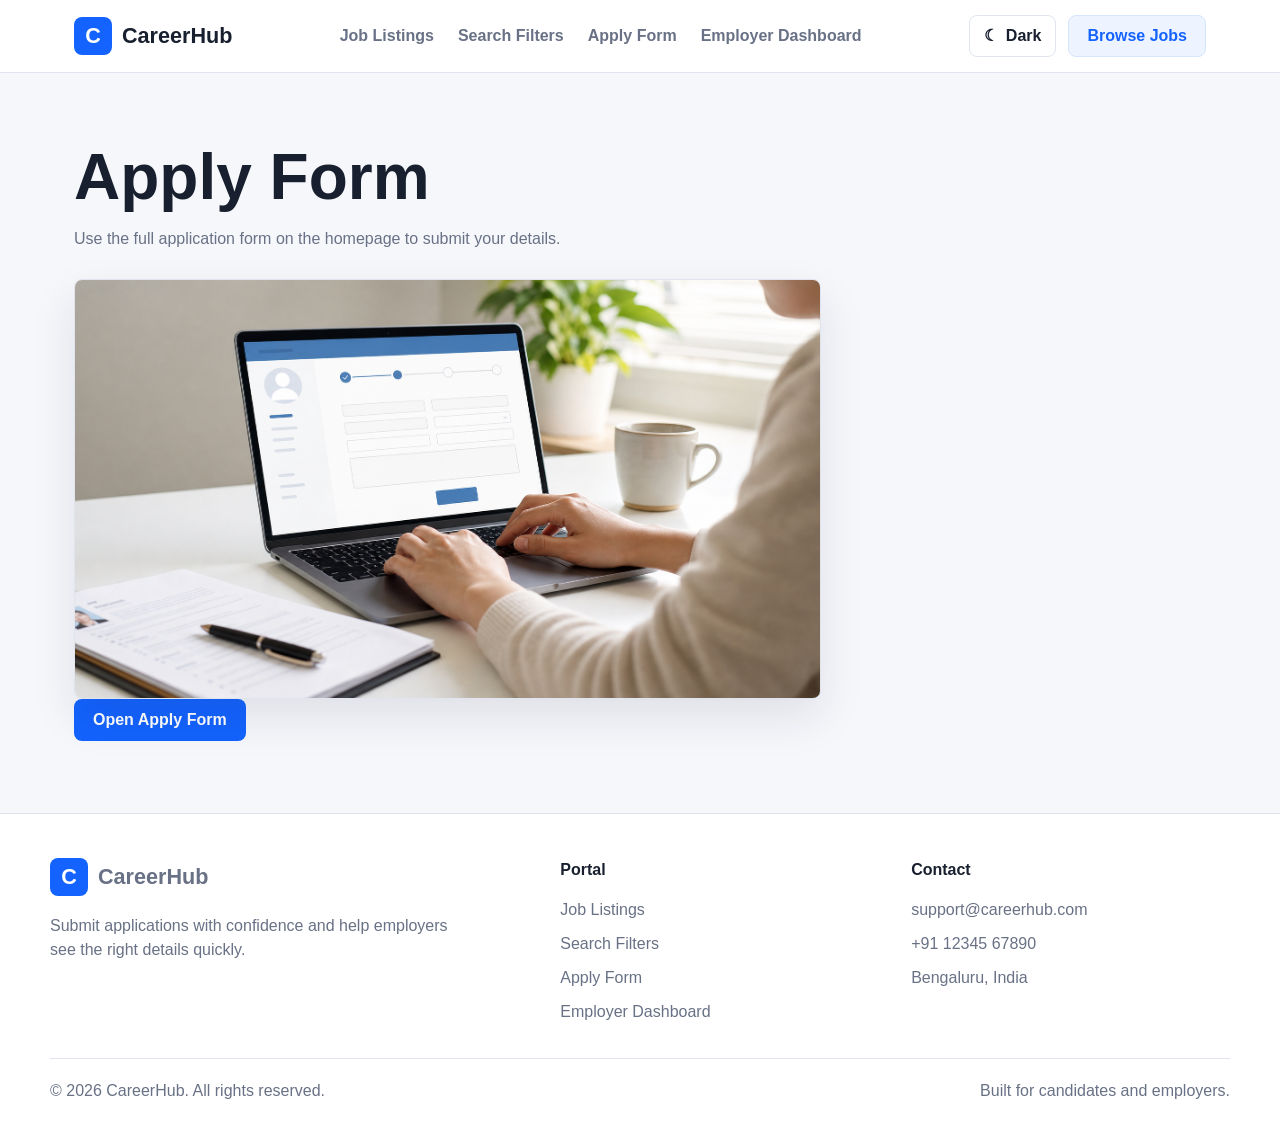
==== apply.html @ 1b52c340 "Add all project files" ====
<!DOCTYPE html>
<html lang="en">
<head>
  <meta charset="UTF-8">
  <meta name="viewport" content="width=device-width, initial-scale=1.0">
  <title>Apply | CareerHub</title>
  <link rel="stylesheet" href="css/style.css">
</head>
<body>
  <header class="site-header">
    <nav class="navbar" aria-label="Main navigation">
      <a class="brand" href="index.html"><span class="brand-mark">C</span>CareerHub</a>
      <button class="menu-button" type="button" aria-label="Toggle navigation" aria-expanded="false">
        <span></span>
        <span></span>
        <span></span>
      </button>
      <div class="nav-links">
        <a href="index.html#jobs">Job Listings</a>
        <a href="index.html#filters">Search Filters</a>
        <a href="index.html#apply">Apply Form</a>
        <a href="index.html#dashboard">Employer Dashboard</a>
      </div>
      <div class="nav-actions">
        <button class="theme-toggle" type="button" aria-label="Switch to dark mode" aria-pressed="false">
          <span class="theme-toggle-icon" aria-hidden="true">☾</span>
          <span class="theme-toggle-text">Dark</span>
        </button>
        <a class="button secondary" href="jobs.html">Browse Jobs</a>
      </div>
    </nav>
  </header>
  <main class="section-inner">
    <h1>Apply Form</h1>
    <p class="section-lead">Use the full application form on the homepage to submit your details.</p>
    <figure class="section-image wide">
      <img src="images/apply-form.png" alt="Candidate filling an online job application form on a laptop">
    </figure>
    <a class="button primary" href="index.html#apply">Open Apply Form</a>
  </main>
  <footer class="footer">
    <div class="footer-inner">
      <div class="footer-brand">
        <a class="brand" href="index.html"><span class="brand-mark">C</span>CareerHub</a>
        <p>Submit applications with confidence and help employers see the right details quickly.</p>
      </div>
      <div class="footer-column">
        <h3>Portal</h3>
        <a href="index.html#jobs">Job Listings</a>
        <a href="index.html#filters">Search Filters</a>
        <a href="index.html#apply">Apply Form</a>
        <a href="index.html#dashboard">Employer Dashboard</a>
      </div>
      <div class="footer-column">
        <h3>Contact</h3>
        <a href="mailto:support@careerhub.com">support@careerhub.com</a>
        <a href="tel:+911234567890">+91 12345 67890</a>
        <span>Bengaluru, India</span>
      </div>
    </div>
    <div class="footer-bottom">
      <p>© 2026 CareerHub. All rights reserved.</p>
      <p>Built for candidates and employers.</p>
    </div>
  </footer>
  <script src="js/main.js"></script>
</body>
</html>
---- css/style.css ----
:root {
  color-scheme: light;
  --bg: #f6f7fb;
  --surface: #ffffff;
  --surface-soft: #f8fafc;
  --ink: #18202f;
  --muted: #687185;
  --line: #dfe4ee;
  --primary: #1463ff;
  --primary-dark: #0d47b8;
  --primary-soft: #edf4ff;
  --primary-soft-line: #d5e4ff;
  --accent: #16a085;
  --tag-ink: #0d695a;
  --tag-bg: #def8f1;
  --warning: #f4a62a;
  --header-bg: rgba(255, 255, 255, 0.96);
  --glass-bg: rgba(255, 255, 255, 0.92);
  --shadow: 0 18px 45px rgba(24, 32, 47, 0.1);
}

[data-theme="dark"] {
  color-scheme: dark;
  --bg: #10141d;
  --surface: #171d29;
  --surface-soft: #202838;
  --ink: #eef3ff;
  --muted: #aab4c5;
  --line: #303a4d;
  --primary: #6ea1ff;
  --primary-dark: #4f86ee;
  --primary-soft: #1d3155;
  --primary-soft-line: #35517f;
  --accent: #4ed6bc;
  --tag-ink: #a7f3e2;
  --tag-bg: #143d36;
  --warning: #ffc15a;
  --header-bg: rgba(23, 29, 41, 0.96);
  --glass-bg: rgba(23, 29, 41, 0.92);
  --shadow: 0 18px 45px rgba(0, 0, 0, 0.3);
}

* {
  box-sizing: border-box;
}

body {
  margin: 0;
  font-family: Arial, Helvetica, sans-serif;
  color: var(--ink);
  background: var(--bg);
  line-height: 1.5;
}

a {
  color: inherit;
  text-decoration: none;
}

.site-header {
  position: sticky;
  top: 0;
  z-index: 10;
  background: var(--header-bg);
  border-bottom: 1px solid var(--line);
  backdrop-filter: blur(12px);
}

.navbar {
  display: flex;
  align-items: center;
  justify-content: space-between;
  max-width: 1180px;
  min-height: 72px;
  margin: 0 auto;
  padding: 0 24px;
}

.brand {
  display: inline-flex;
  align-items: center;
  gap: 10px;
  font-size: 1.35rem;
  font-weight: 800;
}

.brand-mark {
  display: grid;
  width: 38px;
  height: 38px;
  place-items: center;
  color: #fff;
  background: var(--primary);
  border-radius: 8px;
}

.nav-links {
  display: flex;
  align-items: center;
  gap: 24px;
  color: var(--muted);
  font-weight: 700;
}

.nav-links a:hover {
  color: var(--primary);
}

.nav-actions {
  display: flex;
  align-items: center;
  gap: 12px;
}

.menu-button {
  display: none;
  width: 42px;
  height: 42px;
  align-items: center;
  justify-content: center;
  gap: 5px;
  flex-direction: column;
  border: 1px solid var(--line);
  background: var(--surface);
  border-radius: 8px;
  cursor: pointer;
}

.menu-button span {
  display: block;
  width: 20px;
  height: 2px;
  background: var(--ink);
  border-radius: 999px;
  transition: transform 0.2s ease, opacity 0.2s ease;
}

.navbar.open .menu-button span:nth-child(1) {
  transform: translateY(7px) rotate(45deg);
}

.navbar.open .menu-button span:nth-child(2) {
  opacity: 0;
}

.navbar.open .menu-button span:nth-child(3) {
  transform: translateY(-7px) rotate(-45deg);
}

.button {
  display: inline-flex;
  min-height: 42px;
  align-items: center;
  justify-content: center;
  padding: 0 18px;
  border: 1px solid transparent;
  border-radius: 8px;
  font-weight: 800;
  cursor: pointer;
}

.button.primary {
  color: #fff;
  background: var(--primary);
}

.button.primary:hover {
  background: var(--primary-dark);
}

.button.secondary {
  color: var(--primary);
  background: var(--primary-soft);
  border-color: var(--primary-soft-line);
}

.theme-toggle {
  display: inline-flex;
  min-height: 42px;
  align-items: center;
  justify-content: center;
  gap: 8px;
  padding: 0 14px;
  color: var(--ink);
  background: var(--surface);
  border: 1px solid var(--line);
  border-radius: 8px;
  font: inherit;
  font-weight: 800;
  cursor: pointer;
}

.theme-toggle:hover {
  border-color: var(--primary);
  color: var(--primary);
}

.theme-toggle-icon {
  font-size: 1rem;
  line-height: 1;
}

.hero {
  background:
    linear-gradient(115deg, rgba(20, 99, 255, 0.12), rgba(22, 160, 133, 0.1)),
    var(--surface);
}

.hero-inner,
.section-inner {
  max-width: 1180px;
  margin: 0 auto;
  padding: 72px 24px;
}

.hero-inner {
  display: grid;
  grid-template-columns: minmax(0, 1.08fr) minmax(320px, 0.92fr);
  gap: 42px;
  align-items: center;
}

.eyebrow {
  margin: 0 0 12px;
  color: var(--accent);
  font-weight: 800;
  text-transform: uppercase;
  letter-spacing: 0.08em;
}

h1,
h2,
h3,
p {
  margin-top: 0;
}

h1 {
  max-width: 720px;
  margin-bottom: 18px;
  font-size: clamp(2.4rem, 5vw, 4.9rem);
  line-height: 1;
}

h2 {
  margin-bottom: 12px;
  font-size: clamp(1.8rem, 3vw, 2.6rem);
  line-height: 1.1;
}

h3 {
  margin-bottom: 8px;
  font-size: 1.2rem;
}

.hero-copy {
  max-width: 660px;
  margin-bottom: 28px;
  color: var(--muted);
  font-size: 1.1rem;
}

.search-panel {
  display: grid;
  grid-template-columns: minmax(180px, 1fr) minmax(160px, 0.8fr) auto;
  gap: 12px;
  max-width: 760px;
  padding: 12px;
  background: var(--surface);
  border: 1px solid var(--line);
  border-radius: 8px;
  box-shadow: var(--shadow);
}

.field {
  display: flex;
  flex-direction: column;
  gap: 6px;
}

.field label {
  color: var(--muted);
  font-size: 0.78rem;
  font-weight: 800;
  text-transform: uppercase;
}

.field input,
.field select,
.field textarea {
  width: 100%;
  min-height: 44px;
  padding: 0 12px;
  border: 1px solid var(--line);
  border-radius: 8px;
  color: var(--ink);
  font: inherit;
  background: var(--surface);
}

.field textarea {
  min-height: 120px;
  padding-top: 12px;
  resize: vertical;
}

.hero-visual,
.section-image,
.dashboard-image,
.hero-card {
  padding: 28px;
  background: var(--surface);
  border: 1px solid var(--line);
  border-radius: 8px;
  box-shadow: var(--shadow);
}

.hero-visual,
.section-image,
.dashboard-image {
  position: relative;
  overflow: hidden;
  margin: 0;
  padding: 0;
}

.hero-visual img,
.section-image img,
.dashboard-image img {
  display: block;
  width: 100%;
  height: 100%;
  object-fit: cover;
}

.hero-visual {
  min-height: 520px;
}

.hero-visual figcaption {
  position: absolute;
  right: 24px;
  bottom: 24px;
  max-width: 220px;
  padding: 18px;
  color: var(--ink);
  background: var(--glass-bg);
  border: 1px solid rgba(223, 228, 238, 0.9);
  border-radius: 8px;
  box-shadow: 0 12px 30px rgba(24, 32, 47, 0.14);
}

.hero-visual figcaption strong {
  display: block;
  font-size: 2.4rem;
  line-height: 1;
}

.hero-card ul {
  display: grid;
  gap: 16px;
  margin: 22px 0 0;
  padding: 0;
  list-style: none;
}

.hero-card li {
  display: flex;
  justify-content: space-between;
  gap: 16px;
  padding-bottom: 16px;
  border-bottom: 1px solid var(--line);
}

.hero-card li:last-child {
  padding-bottom: 0;
  border-bottom: 0;
}

.tag {
  display: inline-flex;
  align-items: center;
  min-height: 28px;
  padding: 0 10px;
  border-radius: 999px;
  color: var(--tag-ink);
  background: var(--tag-bg);
  font-size: 0.82rem;
  font-weight: 800;
  white-space: nowrap;
}

.section-lead {
  max-width: 660px;
  color: var(--muted);
}

.feature-grid {
  display: grid;
  grid-template-columns: repeat(4, minmax(0, 1fr));
  gap: 18px;
  margin-top: 32px;
}

.feature-card,
.job-card,
.dashboard-panel,
.form-panel {
  background: var(--surface);
  border: 1px solid var(--line);
  border-radius: 8px;
}

.feature-card {
  padding: 24px;
}

.feature-icon {
  display: grid;
  width: 42px;
  height: 42px;
  margin-bottom: 18px;
  place-items: center;
  color: #fff;
  background: var(--ink);
  border-radius: 8px;
  font-weight: 900;
}

.jobs-layout,
.apply-layout {
  display: grid;
  grid-template-columns: 280px minmax(0, 1fr);
  gap: 24px;
  margin-top: 32px;
}

.section-image {
  aspect-ratio: 16 / 9;
}

.section-image.wide {
  max-height: 420px;
  margin-top: 28px;
}

.side-stack {
  display: grid;
  gap: 18px;
}

.filters,
.dashboard-panel,
.form-panel {
  padding: 22px;
}

.filters {
  align-self: start;
  background: var(--surface);
  border: 1px solid var(--line);
  border-radius: 8px;
}

.filters form {
  display: grid;
  gap: 16px;
}

.job-list {
  display: grid;
  gap: 16px;
}

.job-card {
  display: grid;
  grid-template-columns: minmax(0, 1fr) auto;
  gap: 18px;
  padding: 22px;
}

.job-card p {
  margin-bottom: 14px;
  color: var(--muted);
}

.job-meta {
  display: flex;
  flex-wrap: wrap;
  gap: 10px;
  color: var(--muted);
  font-size: 0.92rem;
}

.dashboard-grid {
  display: grid;
  grid-template-columns: repeat(3, minmax(0, 1fr));
  gap: 18px;
  margin-top: 0;
}

.dashboard-panel {
  display: grid;
  gap: 24px;
}

.dashboard-image {
  aspect-ratio: 21 / 9;
}

.metric {
  padding: 20px;
  border: 1px solid var(--line);
  border-radius: 8px;
}

.metric strong {
  display: block;
  margin-bottom: 4px;
  font-size: 2rem;
}

.status-list {
  display: grid;
  gap: 14px;
  margin: 24px 0 0;
  padding: 0;
  list-style: none;
}

.status-list li {
  display: flex;
  justify-content: space-between;
  gap: 12px;
  padding: 14px;
  background: var(--surface-soft);
  border: 1px solid var(--line);
  border-radius: 8px;
}

.apply-layout {
  align-items: start;
}

.form-panel form {
  display: grid;
  gap: 16px;
}

.footer {
  padding: 44px 24px 28px;
  color: var(--muted);
  border-top: 1px solid var(--line);
  background: var(--surface);
}

.footer-inner {
  display: grid;
  grid-template-columns: minmax(220px, 1.5fr) repeat(2, minmax(160px, 1fr));
  gap: 32px;
  max-width: 1180px;
  margin: 0 auto;
}

.footer-brand p {
  max-width: 420px;
  margin: 18px 0 0;
}

.footer-column {
  display: grid;
  align-content: start;
  gap: 10px;
}

.footer-column h3 {
  margin-bottom: 6px;
  color: var(--ink);
  font-size: 1rem;
}

.footer-column a:hover {
  color: var(--primary);
}

.footer-bottom {
  display: flex;
  justify-content: space-between;
  gap: 18px;
  max-width: 1180px;
  margin: 34px auto 0;
  padding-top: 20px;
  border-top: 1px solid var(--line);
}

.footer-bottom p {
  margin: 0;
}

@media (max-width: 900px) {
  .menu-button {
    display: inline-flex;
  }

  .nav-links,
  .nav-actions {
    display: none;
  }

  .navbar.open {
    flex-wrap: wrap;
    padding-bottom: 16px;
  }

  .navbar.open .nav-links,
  .navbar.open .nav-actions {
    display: flex;
    width: 100%;
    flex-direction: column;
    align-items: stretch;
    gap: 12px;
    margin-top: 14px;
  }

  .navbar.open .nav-links {
    padding-top: 12px;
    border-top: 1px solid var(--line);
  }

  .navbar.open .nav-links a {
    padding: 10px 0;
  }

  .navbar.open .theme-toggle {
    width: 100%;
  }

  .hero-inner,
  .jobs-layout,
  .apply-layout {
    grid-template-columns: 1fr;
  }

  .hero-visual {
    min-height: 380px;
  }

  .feature-grid,
  .dashboard-grid,
  .footer-inner {
    grid-template-columns: repeat(2, minmax(0, 1fr));
  }

  .footer-brand {
    grid-column: 1 / -1;
  }
}

@media (max-width: 640px) {
  .hero-inner,
  .section-inner {
    padding: 48px 18px;
  }

  .search-panel,
  .feature-grid,
  .dashboard-grid,
  .job-card {
    grid-template-columns: 1fr;
  }

  .hero-visual {
    min-height: 300px;
  }

  .hero-visual figcaption {
    right: 14px;
    bottom: 14px;
    max-width: 180px;
  }

  .dashboard-image {
    aspect-ratio: 4 / 3;
  }

  .button {
    width: 100%;
  }

  .footer {
    padding: 38px 18px 24px;
  }

  .footer-inner,
  .footer-bottom {
    grid-template-columns: 1fr;
  }

  .footer-inner {
    display: grid;
    gap: 26px;
  }

  .footer-bottom {
    display: grid;
  }
}
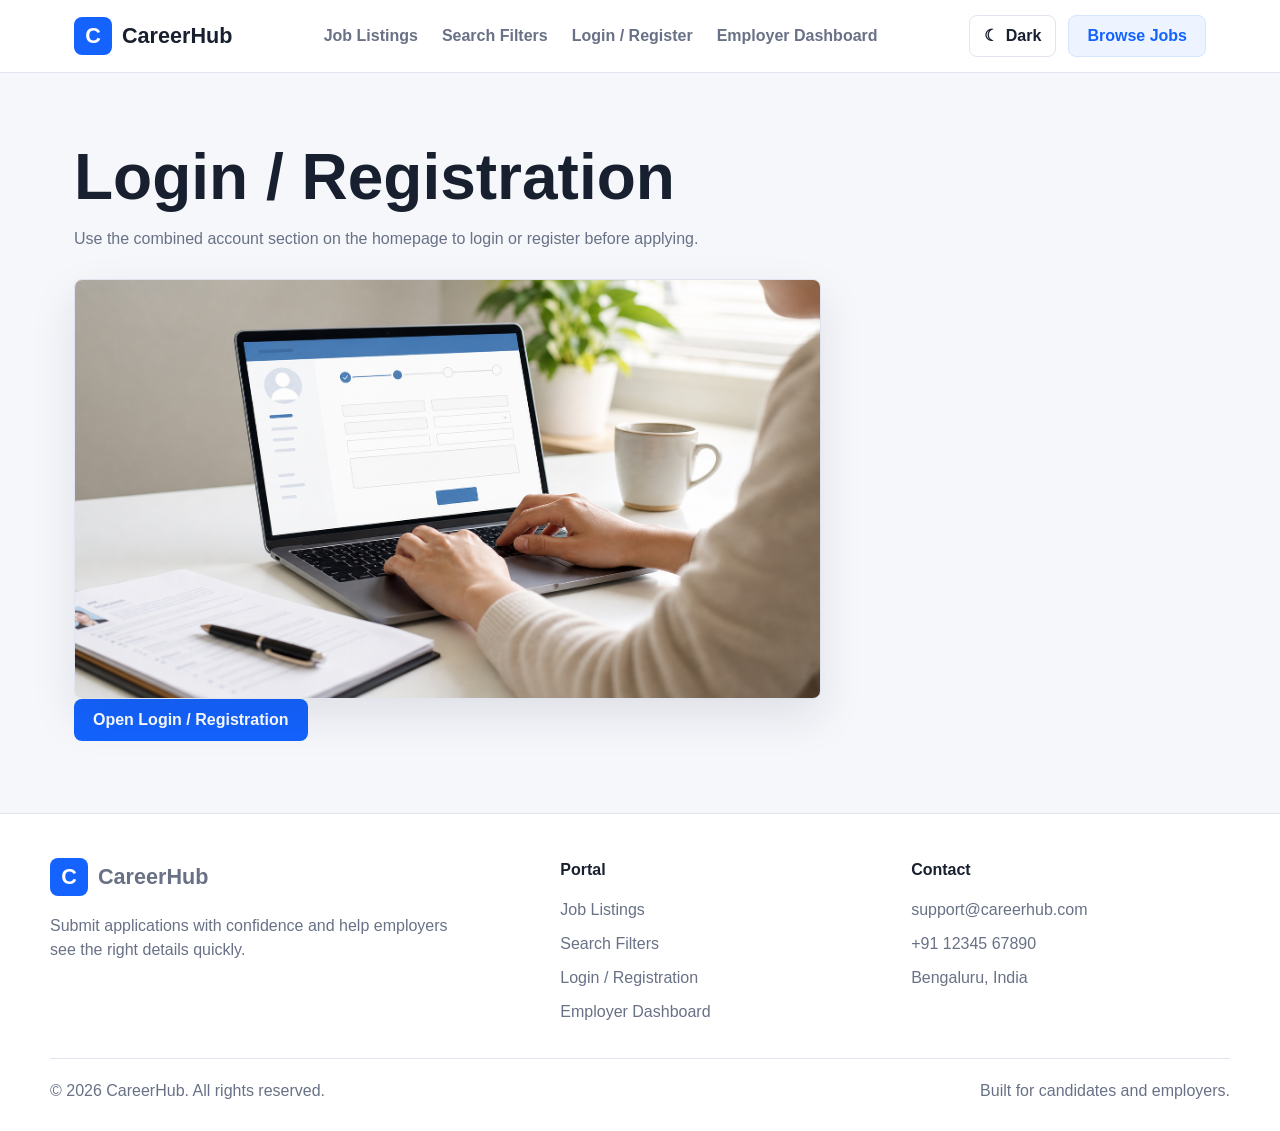
==== commit 69e54dc7: "Update account access flow" ====
--- a/apply.html
+++ b/apply.html
@@ -18,7 +18,7 @@
       <div class="nav-links">
         <a href="index.html#jobs">Job Listings</a>
         <a href="index.html#filters">Search Filters</a>
-        <a href="index.html#apply">Apply Form</a>
+        <a href="index.html#account">Login / Register</a>
         <a href="index.html#dashboard">Employer Dashboard</a>
       </div>
       <div class="nav-actions">
@@ -31,12 +31,12 @@
     </nav>
   </header>
   <main class="section-inner">
-    <h1>Apply Form</h1>
-    <p class="section-lead">Use the full application form on the homepage to submit your details.</p>
+    <h1>Login / Registration</h1>
+    <p class="section-lead">Use the combined account section on the homepage to login or register before applying.</p>
     <figure class="section-image wide">
       <img src="images/apply-form.png" alt="Candidate filling an online job application form on a laptop">
     </figure>
-    <a class="button primary" href="index.html#apply">Open Apply Form</a>
+    <a class="button primary" href="index.html#account">Open Login / Registration</a>
   </main>
   <footer class="footer">
     <div class="footer-inner">
@@ -48,7 +48,7 @@
         <h3>Portal</h3>
         <a href="index.html#jobs">Job Listings</a>
         <a href="index.html#filters">Search Filters</a>
-        <a href="index.html#apply">Apply Form</a>
+        <a href="index.html#account">Login / Registration</a>
         <a href="index.html#dashboard">Employer Dashboard</a>
       </div>
       <div class="footer-column">
--- a/css/style.css
+++ b/css/style.css
@@ -428,11 +428,25 @@
 }
 
 .jobs-layout,
-.apply-layout {
+.apply-layout,
+.account-layout {
   display: grid;
   grid-template-columns: 280px minmax(0, 1fr);
   gap: 24px;
   margin-top: 32px;
+}
+
+.account-layout {
+  grid-template-columns: repeat(2, minmax(0, 1fr));
+  align-items: start;
+}
+
+.account-panel {
+  box-shadow: var(--shadow);
+}
+
+.account-panel h3 {
+  margin-bottom: 18px;
 }
 
 .section-image {
@@ -484,6 +498,26 @@
   color: var(--muted);
 }
 
+.standalone-job-list {
+  margin-top: 28px;
+}
+
+.standalone-search {
+  max-width: none;
+  grid-template-columns: minmax(180px, 1fr) minmax(160px, 0.8fr) minmax(150px, 0.7fr) auto;
+  margin-top: 28px;
+}
+
+.no-results {
+  margin: 0;
+  padding: 22px;
+  color: var(--muted);
+  text-align: center;
+  background: var(--surface);
+  border: 1px dashed var(--line);
+  border-radius: 8px;
+}
+
 .job-meta {
   display: flex;
   flex-wrap: wrap;
@@ -545,6 +579,262 @@
 .form-panel form {
   display: grid;
   gap: 16px;
+}
+
+.job-detail-hero {
+  background:
+    linear-gradient(115deg, rgba(20, 99, 255, 0.14), rgba(22, 160, 133, 0.11)),
+    var(--surface);
+  border-bottom: 1px solid var(--line);
+}
+
+.job-detail-hero-inner {
+  display: grid;
+  grid-template-columns: minmax(0, 1fr) 340px;
+  gap: 32px;
+  align-items: end;
+  max-width: 1180px;
+  margin: 0 auto;
+  padding: 64px 24px;
+}
+
+.job-detail-intro h1 {
+  margin-bottom: 14px;
+}
+
+.back-link {
+  display: inline-flex;
+  margin-bottom: 28px;
+  color: var(--primary);
+  font-weight: 800;
+}
+
+.company-row {
+  display: flex;
+  align-items: center;
+  gap: 18px;
+}
+
+.company-logo {
+  display: grid;
+  width: 72px;
+  height: 72px;
+  flex: 0 0 auto;
+  place-items: center;
+  color: #fff;
+  background: linear-gradient(135deg, var(--primary), var(--accent));
+  border-radius: 8px;
+  font-size: 2rem;
+  font-weight: 900;
+  box-shadow: var(--shadow);
+}
+
+.job-detail-tags,
+.skill-cloud {
+  display: flex;
+  flex-wrap: wrap;
+  gap: 10px;
+}
+
+.apply-summary,
+.detail-content,
+.sidebar-card {
+  background: var(--surface);
+  border: 1px solid var(--line);
+  border-radius: 8px;
+  box-shadow: var(--shadow);
+}
+
+.apply-summary {
+  display: grid;
+  gap: 18px;
+  padding: 22px;
+}
+
+.summary-topline {
+  display: flex;
+  align-items: center;
+  justify-content: space-between;
+  gap: 12px;
+  color: var(--muted);
+  font-size: 0.92rem;
+}
+
+.summary-list {
+  display: grid;
+  gap: 14px;
+  margin: 0;
+}
+
+.summary-list div {
+  display: flex;
+  justify-content: space-between;
+  gap: 14px;
+  padding-bottom: 14px;
+  border-bottom: 1px solid var(--line);
+}
+
+.summary-list div:last-child {
+  padding-bottom: 0;
+  border-bottom: 0;
+}
+
+.summary-list dt {
+  color: var(--muted);
+  font-weight: 800;
+}
+
+.summary-list dd {
+  margin: 0;
+  text-align: right;
+  font-weight: 800;
+}
+
+.job-detail-layout {
+  display: grid;
+  grid-template-columns: minmax(0, 1fr) 340px;
+  gap: 28px;
+  align-items: start;
+}
+
+.detail-content {
+  padding: 34px;
+}
+
+.detail-section + .detail-section {
+  margin-top: 34px;
+  padding-top: 34px;
+  border-top: 1px solid var(--line);
+}
+
+.detail-section p,
+.benefit-grid p {
+  color: var(--muted);
+}
+
+.check-list {
+  display: grid;
+  gap: 14px;
+  margin: 0;
+  padding: 0;
+  list-style: none;
+}
+
+.check-list li {
+  position: relative;
+  padding-left: 30px;
+}
+
+.check-list li::before {
+  content: "";
+  position: absolute;
+  top: 0.45em;
+  left: 0;
+  width: 14px;
+  height: 14px;
+  background: var(--accent);
+  border-radius: 50%;
+  box-shadow: 0 0 0 4px rgba(22, 160, 133, 0.14);
+}
+
+.skill-cloud span {
+  padding: 10px 12px;
+  color: var(--ink);
+  background: var(--surface-soft);
+  border: 1px solid var(--line);
+  border-radius: 8px;
+  font-weight: 800;
+}
+
+.benefit-grid {
+  display: grid;
+  grid-template-columns: repeat(2, minmax(0, 1fr));
+  gap: 16px;
+}
+
+.benefit-grid div {
+  padding: 18px;
+  background: var(--surface-soft);
+  border: 1px solid var(--line);
+  border-radius: 8px;
+}
+
+.benefit-grid strong {
+  display: block;
+  margin-bottom: 6px;
+}
+
+.benefit-grid p {
+  margin: 0;
+}
+
+.detail-sidebar {
+  display: grid;
+  gap: 18px;
+  position: sticky;
+  top: 96px;
+}
+
+.sidebar-card {
+  padding: 24px;
+}
+
+.snapshot-list,
+.timeline-list {
+  display: grid;
+  gap: 14px;
+  margin: 18px 0 0;
+  padding: 0;
+  list-style: none;
+}
+
+.snapshot-list li {
+  display: flex;
+  justify-content: space-between;
+  gap: 14px;
+  padding-bottom: 14px;
+  border-bottom: 1px solid var(--line);
+}
+
+.snapshot-list li:last-child {
+  padding-bottom: 0;
+  border-bottom: 0;
+}
+
+.snapshot-list span,
+.timeline-list span {
+  color: var(--muted);
+}
+
+.timeline-list {
+  counter-reset: hiring-step;
+}
+
+.timeline-list li {
+  position: relative;
+  padding-left: 42px;
+}
+
+.timeline-list li::before {
+  counter-increment: hiring-step;
+  content: counter(hiring-step);
+  position: absolute;
+  left: 0;
+  top: 0;
+  display: grid;
+  width: 28px;
+  height: 28px;
+  place-items: center;
+  color: #fff;
+  background: var(--primary);
+  border-radius: 8px;
+  font-size: 0.85rem;
+  font-weight: 900;
+}
+
+.timeline-list strong,
+.timeline-list span {
+  display: block;
 }
 
 .footer {
@@ -637,8 +927,19 @@
 
   .hero-inner,
   .jobs-layout,
-  .apply-layout {
+  .apply-layout,
+  .account-layout,
+  .job-detail-hero-inner,
+  .job-detail-layout {
     grid-template-columns: 1fr;
+  }
+
+  .job-detail-hero-inner {
+    align-items: start;
+  }
+
+  .detail-sidebar {
+    position: static;
   }
 
   .hero-visual {
@@ -663,10 +964,42 @@
   }
 
   .search-panel,
+  .standalone-search,
   .feature-grid,
   .dashboard-grid,
-  .job-card {
+  .job-card,
+  .benefit-grid {
     grid-template-columns: 1fr;
+  }
+
+  .job-detail-hero-inner {
+    padding: 48px 18px;
+  }
+
+  .company-row {
+    align-items: flex-start;
+  }
+
+  .company-logo {
+    width: 58px;
+    height: 58px;
+    font-size: 1.5rem;
+  }
+
+  .detail-content,
+  .sidebar-card {
+    padding: 22px;
+  }
+
+  .summary-topline,
+  .summary-list div,
+  .snapshot-list li {
+    align-items: flex-start;
+    flex-direction: column;
+  }
+
+  .summary-list dd {
+    text-align: left;
   }
 
   .hero-visual {
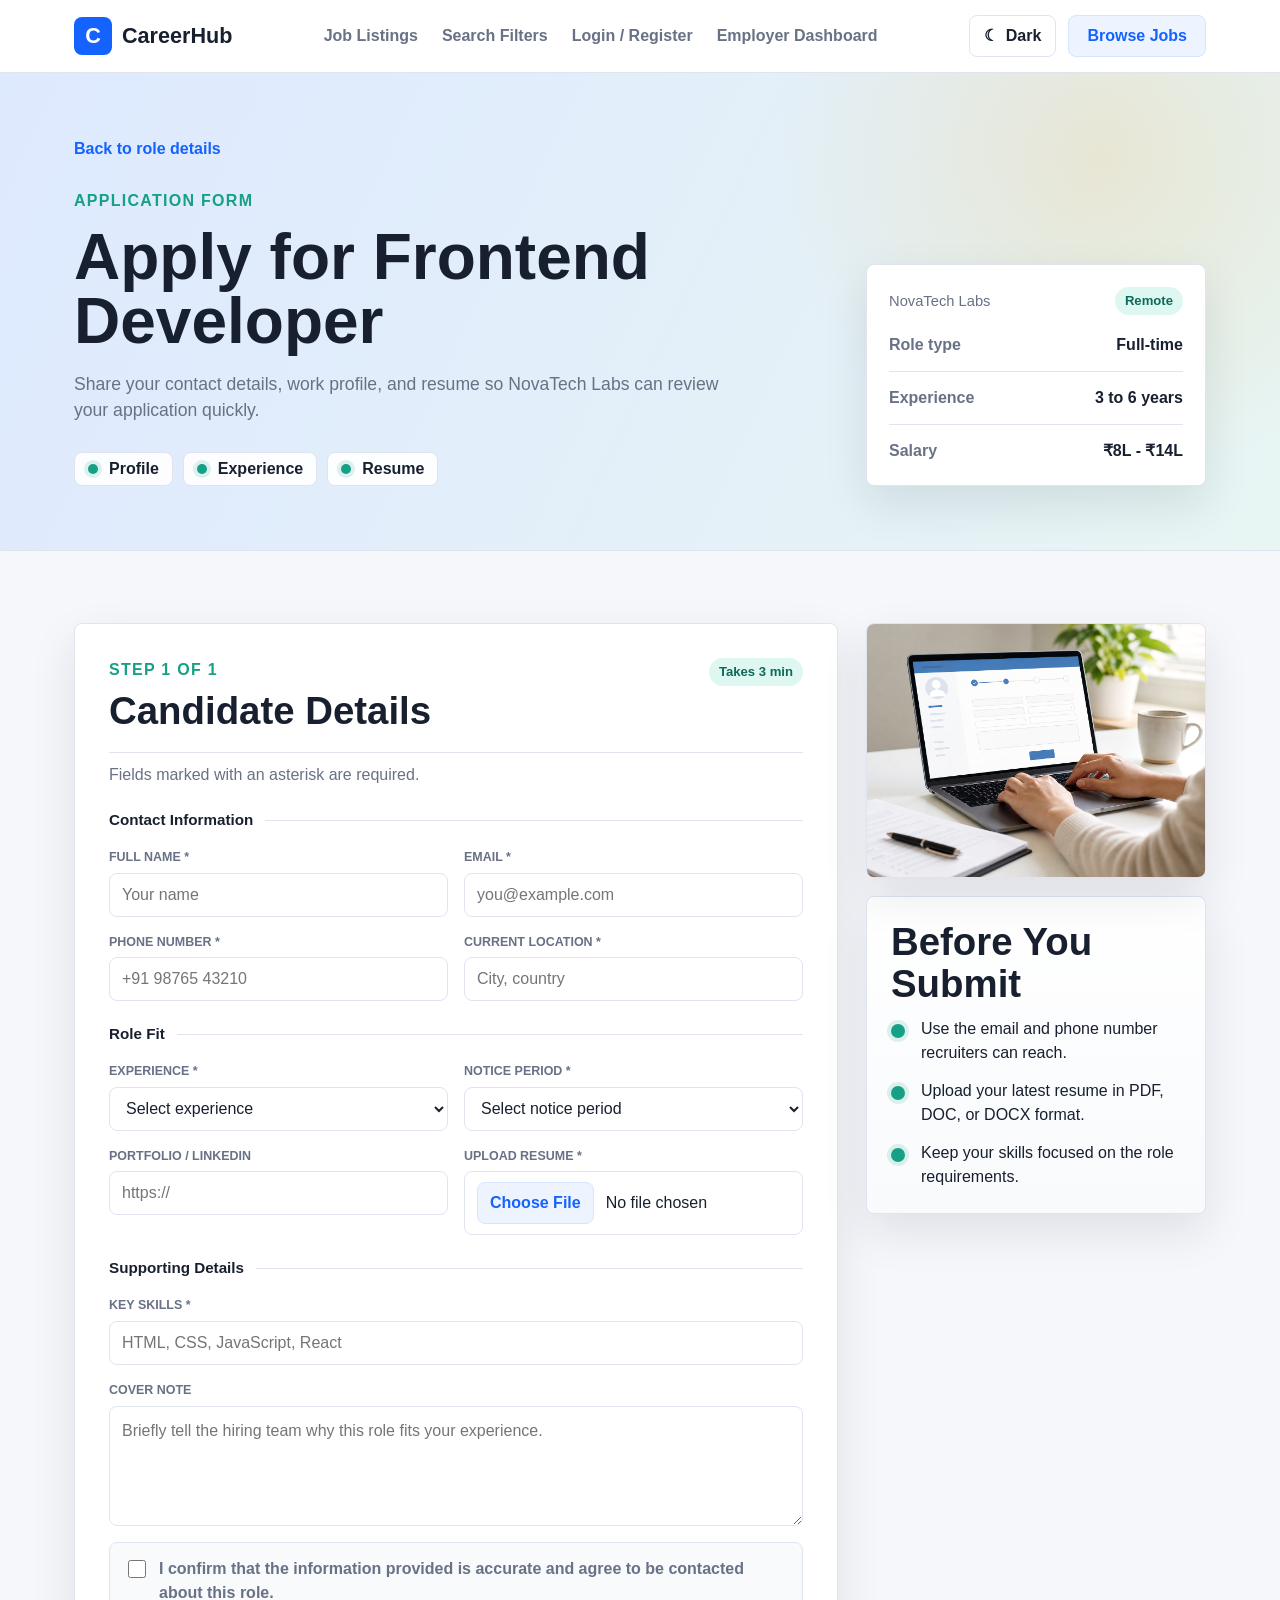
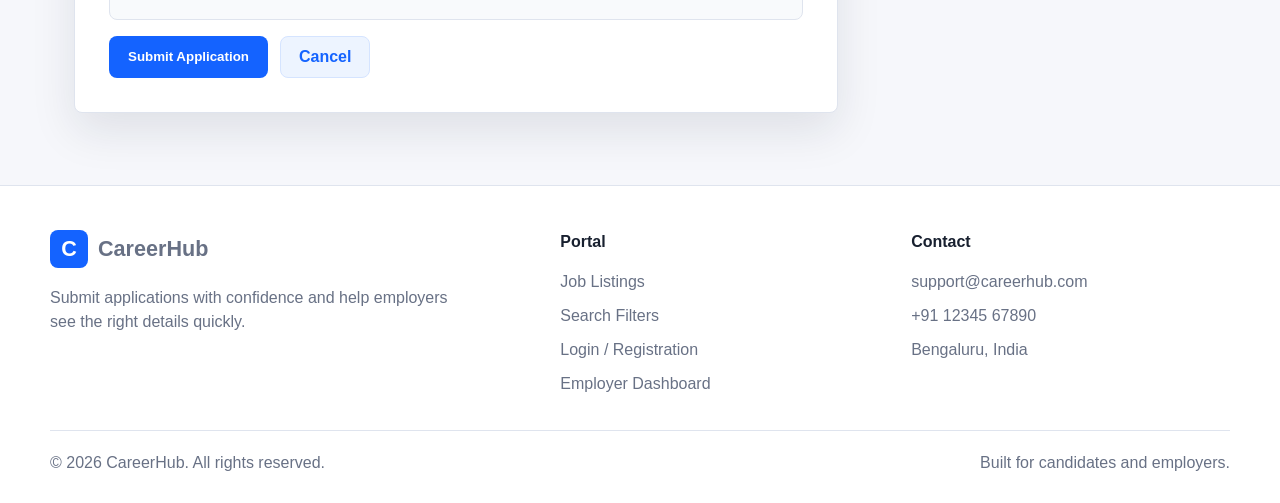
==== commit e934d743: "Add application form and validation" ====
--- a/apply.html
+++ b/apply.html
@@ -3,7 +3,7 @@
 <head>
   <meta charset="UTF-8">
   <meta name="viewport" content="width=device-width, initial-scale=1.0">
-  <title>Apply | CareerHub</title>
+  <title>Apply for Frontend Developer | CareerHub</title>
   <link rel="stylesheet" href="css/style.css">
 </head>
 <body>
@@ -16,7 +16,7 @@
         <span></span>
       </button>
       <div class="nav-links">
-        <a href="index.html#jobs">Job Listings</a>
+        <a href="jobs.html">Job Listings</a>
         <a href="index.html#filters">Search Filters</a>
         <a href="index.html#account">Login / Register</a>
         <a href="index.html#dashboard">Employer Dashboard</a>
@@ -30,14 +30,149 @@
       </div>
     </nav>
   </header>
-  <main class="section-inner">
-    <h1>Login / Registration</h1>
-    <p class="section-lead">Use the combined account section on the homepage to login or register before applying.</p>
-    <figure class="section-image wide">
-      <img src="images/apply-form.png" alt="Candidate filling an online job application form on a laptop">
-    </figure>
-    <a class="button primary" href="index.html#account">Open Login / Registration</a>
+
+  <main>
+    <section class="application-hero">
+      <div class="section-inner application-hero-inner">
+        <div>
+          <a class="back-link" href="job-details.html">Back to role details</a>
+          <p class="eyebrow">Application form</p>
+          <h1>Apply for Frontend Developer</h1>
+          <p class="hero-copy">Share your contact details, work profile, and resume so NovaTech Labs can review your application quickly.</p>
+          <div class="application-steps" aria-label="Application steps">
+            <span>Profile</span>
+            <span>Experience</span>
+            <span>Resume</span>
+          </div>
+        </div>
+        <aside class="apply-summary" aria-label="Role summary">
+          <div class="summary-topline">
+            <span>NovaTech Labs</span>
+            <span class="tag">Remote</span>
+          </div>
+          <dl class="summary-list">
+            <div>
+              <dt>Role type</dt>
+              <dd>Full-time</dd>
+            </div>
+            <div>
+              <dt>Experience</dt>
+              <dd>3 to 6 years</dd>
+            </div>
+            <div>
+              <dt>Salary</dt>
+              <dd>₹8L - ₹14L</dd>
+            </div>
+          </dl>
+        </aside>
+      </div>
+    </section>
+
+    <section class="section-inner apply-page-layout" aria-labelledby="apply-title">
+      <div class="form-panel application-panel">
+        <div class="form-heading">
+          <div>
+            <p class="eyebrow">Step 1 of 1</p>
+            <h2 id="apply-title">Candidate Details</h2>
+          </div>
+          <span class="tag">Takes 3 min</span>
+        </div>
+        <p class="section-lead">Fields marked with an asterisk are required.</p>
+
+        <form data-apply-form>
+          <div class="form-section-label">Contact Information</div>
+          <div class="form-grid">
+            <div class="field">
+              <label for="candidate-name">Full Name *</label>
+              <input id="candidate-name" name="name" type="text" placeholder="Your name" minlength="2" required>
+            </div>
+            <div class="field">
+              <label for="candidate-email">Email *</label>
+              <input id="candidate-email" name="email" type="email" placeholder="you@example.com" required>
+            </div>
+            <div class="field">
+              <label for="candidate-phone">Phone Number *</label>
+              <input id="candidate-phone" name="phone" type="tel" placeholder="+91 98765 43210" pattern="[+0-9 ]{10,16}" required>
+            </div>
+            <div class="field">
+              <label for="candidate-location">Current Location *</label>
+              <input id="candidate-location" name="location" type="text" placeholder="City, country" minlength="2" required>
+            </div>
+          </div>
+
+          <div class="form-section-label">Role Fit</div>
+          <div class="form-grid">
+            <div class="field">
+              <label for="candidate-experience">Experience *</label>
+              <select id="candidate-experience" name="experience" required>
+                <option value="">Select experience</option>
+                <option value="0-1">0 to 1 year</option>
+                <option value="1-3">1 to 3 years</option>
+                <option value="3-6">3 to 6 years</option>
+                <option value="6+">6+ years</option>
+              </select>
+            </div>
+            <div class="field">
+              <label for="candidate-notice">Notice Period *</label>
+              <select id="candidate-notice" name="notice" required>
+                <option value="">Select notice period</option>
+                <option value="immediate">Immediate</option>
+                <option value="15-days">15 days</option>
+                <option value="30-days">30 days</option>
+                <option value="60-days">60 days</option>
+              </select>
+            </div>
+            <div class="field">
+              <label for="candidate-portfolio">Portfolio / LinkedIn</label>
+              <input id="candidate-portfolio" name="portfolio" type="url" placeholder="https://">
+            </div>
+            <div class="field">
+              <label for="candidate-resume">Upload Resume *</label>
+              <input id="candidate-resume" name="resume" type="file" accept=".pdf,.doc,.docx" required>
+            </div>
+          </div>
+
+          <div class="form-section-label">Supporting Details</div>
+          <div class="field">
+            <label for="candidate-skills">Key Skills *</label>
+              <input id="candidate-skills" name="skills" type="text" placeholder="HTML, CSS, JavaScript, React" minlength="3" required>
+          </div>
+
+          <div class="field">
+            <label for="candidate-message">Cover Note</label>
+            <textarea id="candidate-message" name="message" placeholder="Briefly tell the hiring team why this role fits your experience."></textarea>
+          </div>
+
+          <label class="checkbox-field">
+            <input type="checkbox" name="consent" required>
+            <span>I confirm that the information provided is accurate and agree to be contacted about this role.</span>
+          </label>
+
+          <div class="form-actions">
+            <button class="button primary" type="submit">Submit Application</button>
+            <a class="button secondary" href="jobs.html">Cancel</a>
+          </div>
+
+          <p class="form-success" data-apply-success hidden>Your application has been submitted. The hiring team will contact you after reviewing your profile.</p>
+        </form>
+      </div>
+
+      <aside class="side-stack">
+        <figure class="section-image application-image">
+          <img src="images/apply-form.png" alt="Candidate filling an online job application form on a laptop">
+        </figure>
+        <div class="sidebar-card">
+          <h2>Before You Submit</h2>
+          <ul class="check-list">
+            <li>Use the email and phone number recruiters can reach.</li>
+            <li>Upload your latest resume in PDF, DOC, or DOCX format.</li>
+            <li>Keep your skills focused on the role requirements.</li>
+          </ul>
+        </div>
+      </aside>
+    </section>
   </main>
+
   <footer class="footer">
     <div class="footer-inner">
       <div class="footer-brand">
@@ -46,7 +181,7 @@
       </div>
       <div class="footer-column">
         <h3>Portal</h3>
-        <a href="index.html#jobs">Job Listings</a>
+        <a href="jobs.html">Job Listings</a>
         <a href="index.html#filters">Search Filters</a>
         <a href="index.html#account">Login / Registration</a>
         <a href="index.html#dashboard">Employer Dashboard</a>
--- a/css/style.css
+++ b/css/style.css
@@ -157,6 +157,7 @@
   border-radius: 8px;
   font-weight: 800;
   cursor: pointer;
+  transition: background 0.2s ease, border-color 0.2s ease, color 0.2s ease, transform 0.2s ease;
 }
 
 .button.primary {
@@ -166,6 +167,10 @@
 
 .button.primary:hover {
   background: var(--primary-dark);
+}
+
+.button:hover {
+  transform: translateY(-1px);
 }
 
 .button.secondary {
@@ -296,12 +301,45 @@
   color: var(--ink);
   font: inherit;
   background: var(--surface);
+  transition: border-color 0.2s ease, box-shadow 0.2s ease, background 0.2s ease;
+}
+
+.field input:focus,
+.field select:focus,
+.field textarea:focus {
+  outline: 0;
+  border-color: var(--primary);
+  box-shadow: 0 0 0 4px rgba(20, 99, 255, 0.12);
+}
+
+.field input.is-invalid,
+.field select.is-invalid,
+.field textarea.is-invalid,
+.checkbox-field input.is-invalid {
+  border-color: #d92d20;
+  box-shadow: 0 0 0 4px rgba(217, 45, 32, 0.12);
 }
 
 .field textarea {
   min-height: 120px;
   padding-top: 12px;
   resize: vertical;
+}
+
+.field input[type="file"] {
+  padding: 10px 12px;
+}
+
+.field input[type="file"]::file-selector-button {
+  margin-right: 12px;
+  padding: 8px 12px;
+  color: var(--primary);
+  background: var(--primary-soft);
+  border: 1px solid var(--primary-soft-line);
+  border-radius: 8px;
+  font: inherit;
+  font-weight: 800;
+  cursor: pointer;
 }
 
 .hero-visual,
@@ -579,6 +617,192 @@
 .form-panel form {
   display: grid;
   gap: 16px;
+}
+
+.application-hero {
+  background:
+    radial-gradient(circle at 86% 18%, rgba(244, 166, 42, 0.16), transparent 28%),
+    linear-gradient(115deg, rgba(20, 99, 255, 0.14), rgba(22, 160, 133, 0.1)),
+    var(--surface);
+  border-bottom: 1px solid var(--line);
+}
+
+.application-hero-inner {
+  display: grid;
+  grid-template-columns: minmax(0, 1fr) 340px;
+  gap: 32px;
+  align-items: end;
+}
+
+.application-hero .section-inner {
+  padding-top: 64px;
+  padding-bottom: 64px;
+}
+
+.application-steps {
+  display: flex;
+  flex-wrap: wrap;
+  gap: 10px;
+  margin-top: 26px;
+}
+
+.application-steps span {
+  position: relative;
+  display: inline-flex;
+  min-height: 34px;
+  align-items: center;
+  padding: 0 13px 0 34px;
+  color: var(--ink);
+  background: var(--glass-bg);
+  border: 1px solid var(--line);
+  border-radius: 8px;
+  font-weight: 800;
+}
+
+.application-steps span::before {
+  content: "";
+  position: absolute;
+  left: 13px;
+  width: 10px;
+  height: 10px;
+  background: var(--accent);
+  border-radius: 50%;
+  box-shadow: 0 0 0 4px rgba(22, 160, 133, 0.14);
+}
+
+.apply-page-layout {
+  display: grid;
+  grid-template-columns: minmax(0, 1fr) 340px;
+  gap: 28px;
+  align-items: start;
+}
+
+.application-panel {
+  padding: 34px;
+  box-shadow: var(--shadow);
+}
+
+.application-panel h2 {
+  margin-bottom: 10px;
+}
+
+.form-heading {
+  display: flex;
+  align-items: flex-start;
+  justify-content: space-between;
+  gap: 18px;
+  margin-bottom: 10px;
+  padding-bottom: 20px;
+  border-bottom: 1px solid var(--line);
+}
+
+.form-heading .eyebrow {
+  margin-bottom: 8px;
+}
+
+.form-heading h2 {
+  margin-bottom: 0;
+}
+
+.form-grid {
+  display: grid;
+  grid-template-columns: repeat(2, minmax(0, 1fr));
+  gap: 16px;
+}
+
+.form-section-label {
+  display: flex;
+  align-items: center;
+  gap: 12px;
+  margin-top: 6px;
+  color: var(--ink);
+  font-size: 0.95rem;
+  font-weight: 900;
+}
+
+.form-section-label::after {
+  content: "";
+  height: 1px;
+  flex: 1;
+  background: var(--line);
+}
+
+.checkbox-field {
+  display: flex;
+  align-items: flex-start;
+  gap: 10px;
+  padding: 14px;
+  color: var(--muted);
+  background: var(--surface-soft);
+  border: 1px solid var(--line);
+  border-radius: 8px;
+  font-weight: 700;
+}
+
+.checkbox-field input {
+  width: 18px;
+  height: 18px;
+  flex: 0 0 auto;
+  margin-top: 3px;
+  accent-color: var(--primary);
+}
+
+.form-actions {
+  display: flex;
+  flex-wrap: wrap;
+  gap: 12px;
+}
+
+.form-success {
+  margin: 0;
+  padding: 14px 16px;
+  color: var(--tag-ink);
+  background: var(--tag-bg);
+  border: 1px solid rgba(22, 160, 133, 0.28);
+  border-radius: 8px;
+  font-weight: 800;
+}
+
+.form-message {
+  margin: 0;
+  padding: 12px 14px;
+  border-radius: 8px;
+  font-weight: 800;
+}
+
+.form-message[data-type="error"] {
+  color: #9f1d14;
+  background: #fff0ee;
+  border: 1px solid #ffc9c3;
+}
+
+.form-message[data-type="success"] {
+  color: var(--tag-ink);
+  background: var(--tag-bg);
+  border: 1px solid rgba(22, 160, 133, 0.28);
+}
+
+.search-panel .form-message {
+  grid-column: 1 / -1;
+}
+
+[data-theme="dark"] .form-message[data-type="error"] {
+  color: #ffb4ad;
+  background: #3f1613;
+  border-color: #79302a;
+}
+
+.application-image {
+  aspect-ratio: 4 / 3;
+}
+
+.application-image img {
+  filter: saturate(1.04) contrast(1.02);
+}
+
+.apply-page-layout .sidebar-card {
+  background:
+    linear-gradient(180deg, var(--surface), var(--surface-soft));
 }
 
 .job-detail-hero {
@@ -930,7 +1154,9 @@
   .apply-layout,
   .account-layout,
   .job-detail-hero-inner,
-  .job-detail-layout {
+  .job-detail-layout,
+  .application-hero-inner,
+  .apply-page-layout {
     grid-template-columns: 1fr;
   }
 
@@ -968,11 +1194,13 @@
   .feature-grid,
   .dashboard-grid,
   .job-card,
-  .benefit-grid {
+  .benefit-grid,
+  .form-grid {
     grid-template-columns: 1fr;
   }
 
-  .job-detail-hero-inner {
+  .job-detail-hero-inner,
+  .application-hero .section-inner {
     padding: 48px 18px;
   }
 
@@ -987,15 +1215,25 @@
   }
 
   .detail-content,
-  .sidebar-card {
+  .sidebar-card,
+  .application-panel {
     padding: 22px;
   }
 
   .summary-topline,
   .summary-list div,
-  .snapshot-list li {
+  .snapshot-list li,
+  .form-heading {
     align-items: flex-start;
     flex-direction: column;
+  }
+
+  .form-heading {
+    gap: 12px;
+  }
+
+  .application-steps span {
+    flex: 1 1 120px;
   }
 
   .summary-list dd {
